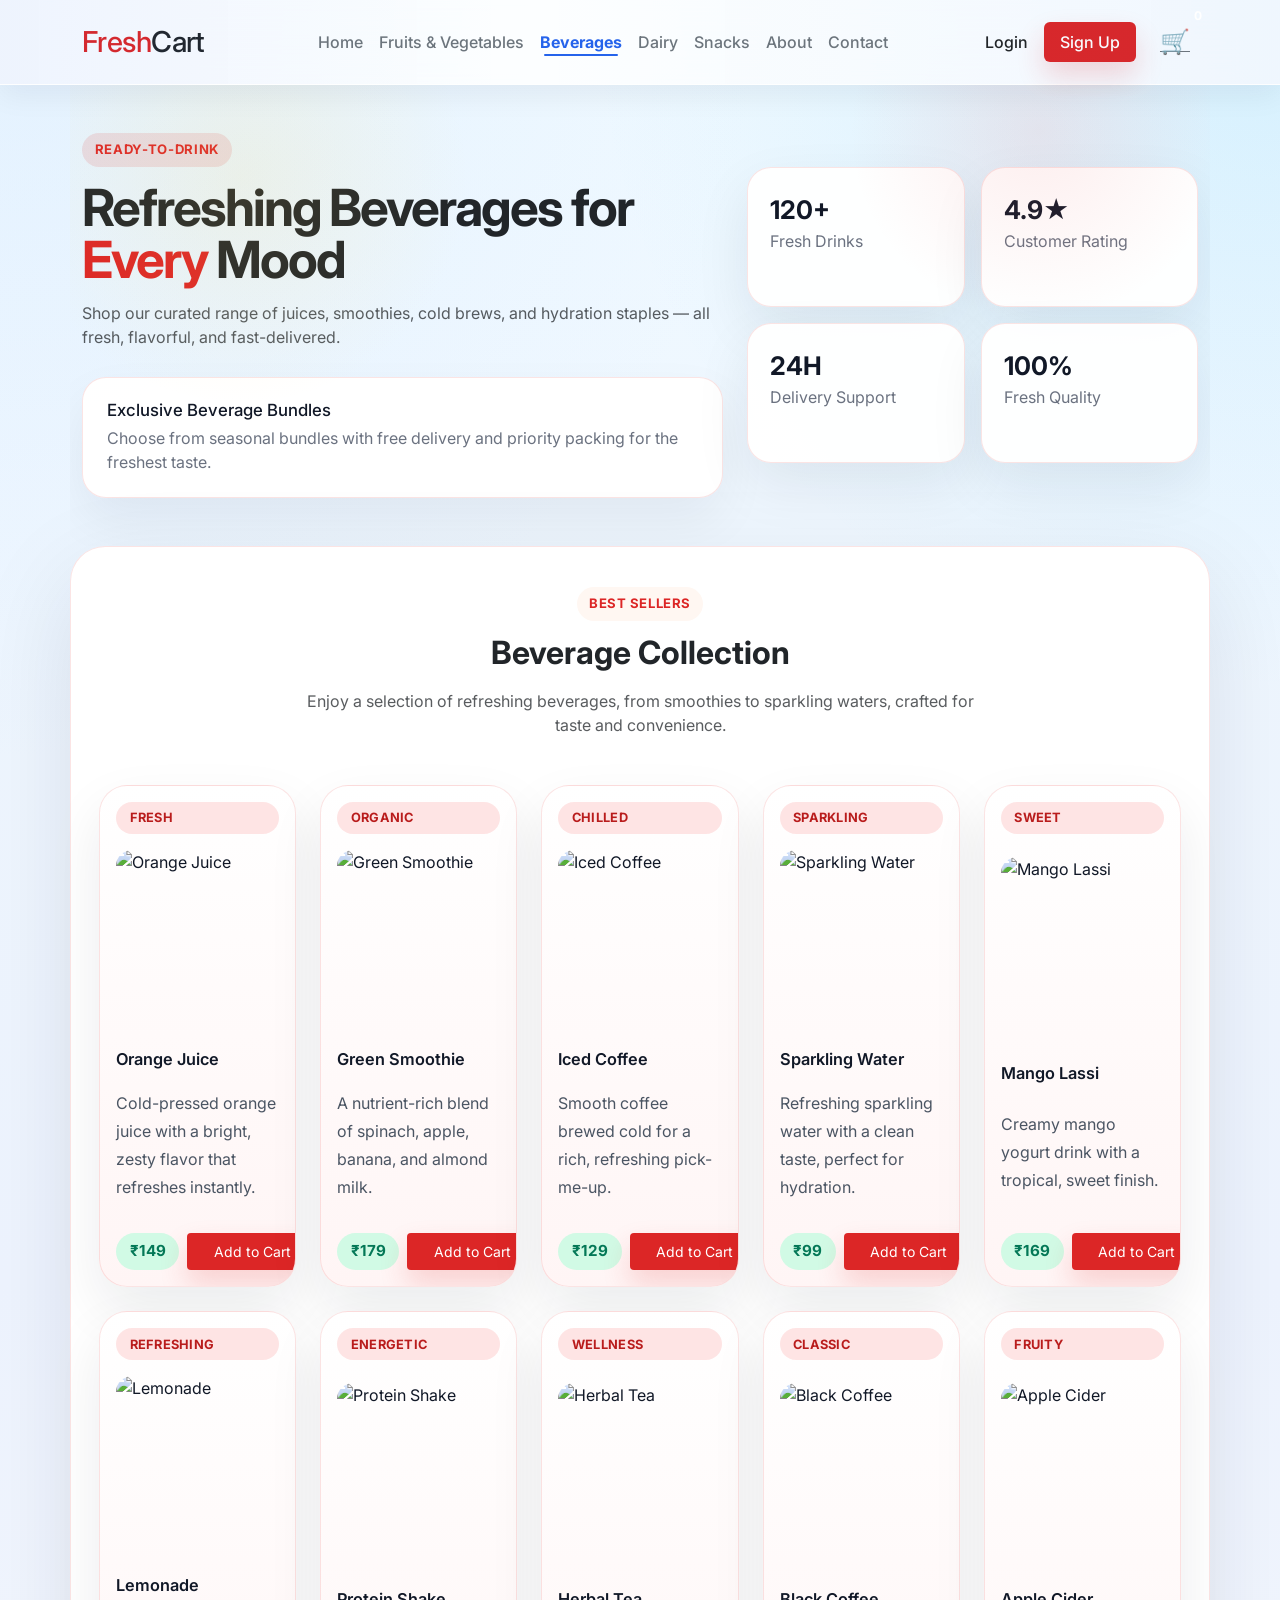
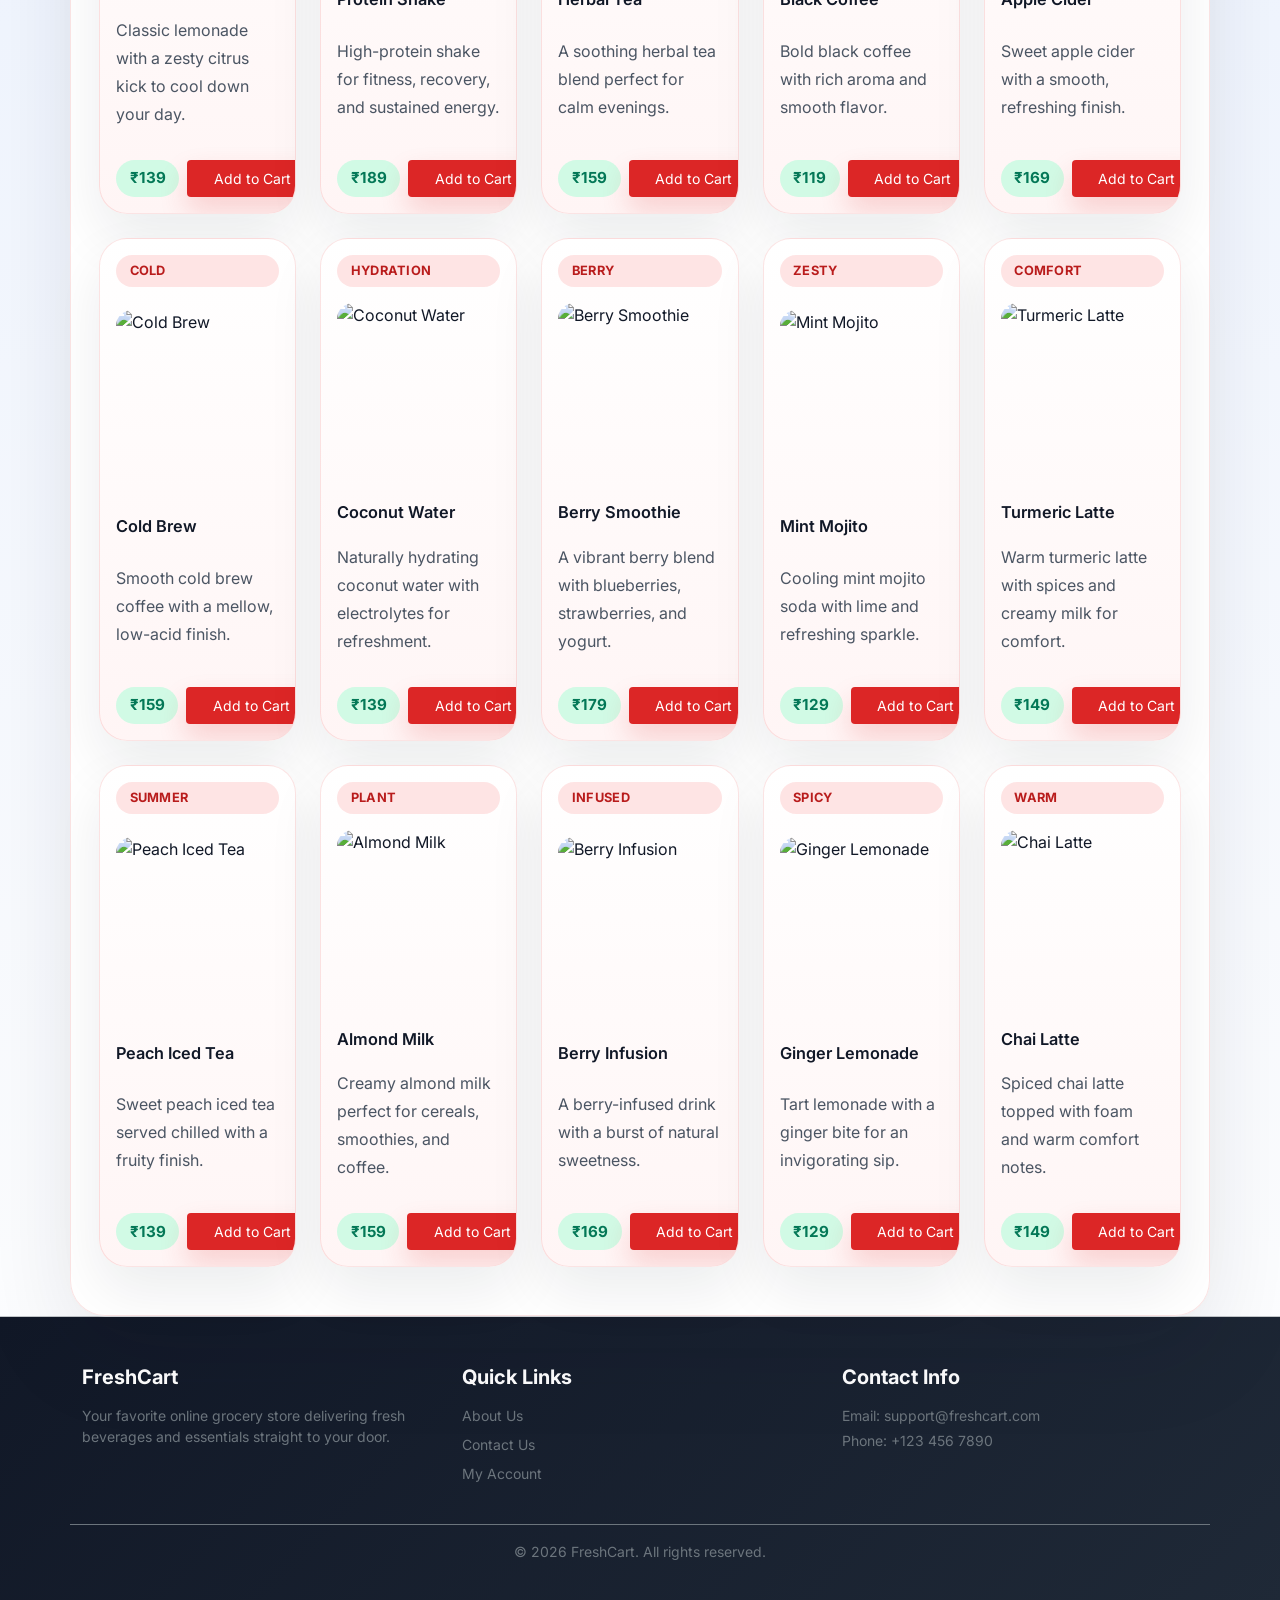
==== Freshcart/beverages.html @ a9364ca1 "Save FreshCart page updates" ====
﻿<!DOCTYPE html>
<html lang="en">
<head>
    <meta charset="UTF-8">
    <meta name="viewport" content="width=device-width, initial-scale=1.0">
    <title>FreshCart - Beverages</title>
    <link href="https://cdn.jsdelivr.net/npm/bootstrap@5.3.3/dist/css/bootstrap.min.css" rel="stylesheet">
    <link rel="preconnect" href="https://fonts.googleapis.com">
    <link rel="preconnect" href="https://fonts.gstatic.com" crossorigin>
    <link href="https://fonts.googleapis.com/css2?family=Inter:wght@400;500;600;700;800&display=swap" rel="stylesheet">
    <link rel="stylesheet" href="style.css">
    <style>
        body {
            background: radial-gradient(circle at top left, rgba(191, 219, 254, 0.24), transparent 22%),
                        radial-gradient(circle at top right, rgba(56, 189, 248, 0.14), transparent 20%),
                        linear-gradient(180deg, #eff9ff 0%, #eef4ff 40%, #ffffff 100%);
            color: #111827;
        }
        .section-hero {
            padding-bottom: 2.5rem;
            position: relative;
            overflow: hidden;
        }
        .section-hero::before {
            content: "";
            position: absolute;
            inset: 0;
            background: radial-gradient(circle at 15% 20%, rgba(252, 211, 77, 0.12), transparent 22%),
                        radial-gradient(circle at 85% 10%, rgba(248, 113, 113, 0.12), transparent 18%);
            pointer-events: none;
        }
        .section-hero .section-pill {
            background: rgba(220, 38, 38, 0.12);
            color: #dc2626;
            font-weight: 700;
            letter-spacing: 0.05em;
        }
        .section-hero h1 {
            font-size: clamp(2.5rem, 4vw, 4.6rem);
            line-height: 1.02;
            letter-spacing: -0.04em;
        }
        .section-hero p {
            max-width: 44rem;
        }
        .hero-highlight {
            margin-top: 1.75rem;
            padding: 1.4rem 1.5rem;
            border-radius: 1.5rem;
            background: rgba(255, 255, 255, 0.96);
            border: 1px solid rgba(220, 38, 38, 0.12);
            box-shadow: 0 22px 50px rgba(15, 23, 42, 0.06);
        }
        .hero-highlight h3 {
            font-size: 1.05rem;
            margin-bottom: 0.35rem;
        }
        .hero-highlight p {
            margin: 0;
            color: #6b7280;
        }
        .stat-card {
            background: rgba(255, 255, 255, 0.95);
            border-radius: 1.5rem;
            border: 1px solid rgba(220, 38, 38, 0.12);
            box-shadow: 0 22px 55px rgba(15, 23, 42, 0.08);
            padding: 1.4rem;
            min-height: 140px;
        }
        .stat-card strong {
            display: block;
            font-size: 1.6rem;
            color: #111827;
        }
        .stat-card span {
            color: #6b7280;
        }
        .product-grid {
            background: rgba(255, 255, 255, 0.96);
            border-radius: 2.2rem;
            padding: 2.5rem 1.75rem 1.5rem;
            box-shadow: 0 32px 100px rgba(15, 23, 42, 0.1);
            border: 1px solid rgba(220, 38, 38, 0.12);
            backdrop-filter: blur(16px);
        }
        .product-card {
            border-radius: 1.75rem;
            border: 1px solid rgba(220, 38, 38, 0.12);
            background: linear-gradient(180deg, #ffffff 0%, #fff5f5 100%);
            box-shadow: 0 24px 55px rgba(15, 23, 42, 0.08);
            transition: transform 0.25s ease, box-shadow 0.25s ease, border-color 0.25s ease;
            display: flex;
            flex-direction: column;
            justify-content: space-between;
            gap: 1rem;
            padding: 1.35rem;
            min-height: 380px;
            overflow: hidden;
        }
        .product-card:hover {
            transform: translateY(-6px);
            box-shadow: 0 28px 50px rgba(15, 23, 42, 0.16);
            border-color: rgba(220, 38, 38, 0.22);
        }
        .product-card img {
            min-height: 168px;
            object-fit: cover;
            border-radius: 1.25rem;
            width: 100%;
        }
        .product-tag {
            display: inline-flex;
            align-items: center;
            gap: 0.35rem;
            padding: 0.4rem 0.85rem;
            border-radius: 999px;
            background: rgba(254, 226, 226, 0.9);
            color: #b91c1c;
            font-size: 0.8rem;
            font-weight: 700;
            letter-spacing: 0.02em;
            text-transform: uppercase;
        }
        .product-desc {
            color: #4b5563;
            line-height: 1.75;
            min-height: 4rem;
        }
        .product-card h3 {
            font-size: 1.02rem;
        }
        .product-card .btn {
            align-self: flex-end;
            min-width: 130px;
        }
        .price-label {
            display: inline-flex;
            align-items: center;
            justify-content: center;
            background: #d1fae5;
            color: #047857;
            padding: 0.45rem 0.85rem;
            border-radius: 999px;
            font-size: 0.95rem;
            font-weight: 700;
            white-space: nowrap;
        }
        .brand-word {
            color: #dc2626 !important;
        }
        .btn-brand {
            background-color: #dc2626 !important;
            color: white !important;
            border: none !important;
            box-shadow: 0 14px 28px rgba(220, 38, 38, 0.18);
        }
    </style>
</head>
<body class="bg-light d-flex flex-column min-vh-screen page-shell">
    <nav class="navbar navbar-expand-lg navbar-glass sticky-top py-3">
        <div class="container">
            <a class="navbar-brand fw-bold fs-3" href="index.html">
                <h1><span class="brand-word">Fresh</span><span class="text-dark">Cart</span></h1>
            </a>
            <button class="navbar-toggler" type="button" data-bs-toggle="collapse" data-bs-target="#navbarNav" aria-controls="navbarNav" aria-expanded="false" aria-label="Toggle navigation">
                <span class="navbar-toggler-icon"></span>
            </button>
            <div class="collapse navbar-collapse" id="navbarNav">
                <ul class="navbar-nav mx-auto mb-2 mb-lg-0 fw-medium">
                    <li class="nav-item">
                        <a class="nav-link text-secondary" href="index.html">Home</a>
                    </li>
                    <li class="nav-item">
                        <a class="nav-link text-secondary" href="fruits-vegetable.html">Fruits & Vegetables</a>
                    </li>
                    <li class="nav-item">
                        <a class="nav-link active text-brand" href="beverages.html">Beverages</a>
                    </li>
                    <li class="nav-item">
                        <a class="nav-link text-secondary" href="dairy.html">Dairy</a>
                    </li>
                    <li class="nav-item">
                        <a class="nav-link text-secondary" href="snacks.html">Snacks</a>
                    </li>
                    <li class="nav-item">
                        <a class="nav-link text-secondary" href="about.html">About</a>
                    </li>
                    <li class="nav-item">
                        <a class="nav-link text-secondary" href="contact.html">Contact</a>
                    </li>
                </ul>
                <div class="d-flex align-items-center gap-3">
                    <a href="login.html" class="nav-link fw-medium text-dark">Login</a>
                    <a href="signup.html" class="btn btn-brand px-3 py-2 fw-medium">Sign Up</a>
                    <a href="cart.html" class="position-relative p-2 text-secondary">
                        <span class="fs-4">🛒</span>
                        <span class="position-absolute top-0 start-100 translate-middle badge rounded-pill bg-brand text-white">0</span>
                    </a>
                </div>
            </div>
        </div>
    </nav>
    <main class="flex-grow-1">
        <section class="section-hero container py-5">
            <div class="row align-items-center gy-4">
                <div class="col-lg-7">
                    <span class="section-pill">Ready-to-Drink</span>
                    <h1 class="fw-bold text-dark mb-3">Refreshing Beverages for <span style="color: #dc2626;">Every</span> Mood</h1>
                    <p class="text-muted fs-6 mb-4">Shop our curated range of juices, smoothies, cold brews, and hydration staples — all fresh, flavorful, and fast-delivered.</p>
                    <div class="hero-highlight">
                        <h3>Exclusive Beverage Bundles</h3>
                        <p>Choose from seasonal bundles with free delivery and priority packing for the freshest taste.</p>
                    </div>
                </div>
                <div class="col-lg-5">
                    <div class="row g-3">
                        <div class="col-6">
                            <div class="stat-card">
                                <strong>120+</strong>
                                <span>Fresh Drinks</span>
                            </div>
                        </div>
                        <div class="col-6">
                            <div class="stat-card">
                                <strong>4.9★</strong>
                                <span>Customer Rating</span>
                            </div>
                        </div>
                        <div class="col-6">
                            <div class="stat-card">
                                <strong>24H</strong>
                                <span>Delivery Support</span>
                            </div>
                        </div>
                        <div class="col-6">
                            <div class="stat-card">
                                <strong>100%</strong>
                                <span>Fresh Quality</span>
                            </div>
                        </div>
                    </div>
                </div>
            </div>
        </section>
        <section id="products" class="product-grid container pb-5">
            <div class="text-center mb-5">
                <span class="section-pill">Best sellers</span>
                <h2 class="text-center fw-bold text-dark mb-3">Beverage Collection</h2>
                <p class="text-muted mx-auto" style="max-width: 680px;">Enjoy a selection of refreshing beverages, from smoothies to sparkling waters, crafted for taste and convenience.</p>
            </div>
            <div class="row row-cols-1 row-cols-sm-2 row-cols-md-3 row-cols-xl-5 g-4">
                <div class="col">
                    <article class="product-card p-3 h-100">
                        <span class="product-tag">Fresh</span>
                        <img src="https://images.pexels.com/photos/414645/pexels-photo-414645.jpeg?auto=compress&cs=tinysrgb&w=800" alt="Orange Juice" class="img-fluid rounded-4 mb-3">
                        <h3 class="h6 fw-semibold mb-1">Orange Juice</h3>
                        <p class="product-desc mb-3">Cold-pressed orange juice with a bright, zesty flavor that refreshes instantly.</p>
                        <div class="d-flex align-items-center gap-2">
                            <span class="price-label">₹149</span>
                            <a href="#" class="btn btn-brand btn-sm px-3 py-2">Add to Cart</a>
                        </div>
                    </article>
                </div>
                <div class="col">
                    <article class="product-card p-3 h-100">
                        <span class="product-tag">Organic</span>
                        <img src="https://images.pexels.com/photos/1092757/pexels-photo-1092757.jpeg?auto=compress&cs=tinysrgb&w=800" alt="Green Smoothie" class="img-fluid rounded-4 mb-3">
                        <h3 class="h6 fw-semibold mb-1">Green Smoothie</h3>
                        <p class="product-desc mb-3">A nutrient-rich blend of spinach, apple, banana, and almond milk.</p>
                        <div class="d-flex align-items-center gap-2">
                            <span class="price-label">₹179</span>
                            <a href="#" class="btn btn-brand btn-sm px-3 py-2">Add to Cart</a>
                        </div>
                    </article>
                </div>
                <div class="col">
                    <article class="product-card p-3 h-100">
                        <span class="product-tag">Chilled</span>
                        <img src="https://images.pexels.com/photos/433343/pexels-photo-433343.jpeg?auto=compress&cs=tinysrgb&w=800" alt="Iced Coffee" class="img-fluid rounded-4 mb-3">
                        <h3 class="h6 fw-semibold mb-1">Iced Coffee</h3>
                        <p class="product-desc mb-3">Smooth coffee brewed cold for a rich, refreshing pick-me-up.</p>
                        <div class="d-flex align-items-center gap-2">
                            <span class="price-label">₹129</span>
                            <a href="#" class="btn btn-brand btn-sm px-3 py-2">Add to Cart</a>
                        </div>
                    </article>
                </div>
                <div class="col">
                    <article class="product-card p-3 h-100">
                        <span class="product-tag">Sparkling</span>
                        <img src="https://images.pexels.com/photos/572897/pexels-photo-572897.jpeg?auto=compress&cs=tinysrgb&w=800" alt="Sparkling Water" class="img-fluid rounded-4 mb-3">
                        <h3 class="h6 fw-semibold mb-1">Sparkling Water</h3>
                        <p class="product-desc mb-3">Refreshing sparkling water with a clean taste, perfect for hydration.</p>
                        <div class="d-flex align-items-center gap-2">
                            <span class="price-label">₹99</span>
                            <a href="#" class="btn btn-brand btn-sm px-3 py-2">Add to Cart</a>
                        </div>
                    </article>
                </div>
                <div class="col">
                    <article class="product-card p-3 h-100">
                        <span class="product-tag">Sweet</span>
                        <img src="https://images.pexels.com/photos/7083332/pexels-photo-7083332.jpeg?auto=compress&cs=tinysrgb&w=800" alt="Mango Lassi" class="img-fluid rounded-4 mb-3">
                        <h3 class="h6 fw-semibold mb-1">Mango Lassi</h3>
                        <p class="product-desc mb-3">Creamy mango yogurt drink with a tropical, sweet finish.</p>
                        <div class="d-flex align-items-center gap-2">
                            <span class="price-label">₹169</span>
                            <a href="#" class="btn btn-brand btn-sm px-3 py-2">Add to Cart</a>
                        </div>
                    </article>
                </div>
                <div class="col">
                    <article class="product-card p-3 h-100">
                        <span class="product-tag">Refreshing</span>
                        <img src="https://images.pexels.com/photos/1470473/pexels-photo-1470473.jpeg?auto=compress&cs=tinysrgb&w=800" alt="Lemonade" class="img-fluid rounded-4 mb-3">
                        <h3 class="h6 fw-semibold mb-1">Lemonade</h3>
                        <p class="product-desc mb-3">Classic lemonade with a zesty citrus kick to cool down your day.</p>
                        <div class="d-flex align-items-center gap-2">
                            <span class="price-label">₹139</span>
                            <a href="#" class="btn btn-brand btn-sm px-3 py-2">Add to Cart</a>
                        </div>
                    </article>
                </div>
                <div class="col">
                    <article class="product-card p-3 h-100">
                        <span class="product-tag">Energetic</span>
                        <img src="https://images.pexels.com/photos/1081296/pexels-photo-1081296.jpeg?auto=compress&cs=tinysrgb&w=800" alt="Protein Shake" class="img-fluid rounded-4 mb-3">
                        <h3 class="h6 fw-semibold mb-1">Protein Shake</h3>
                        <p class="product-desc mb-3">High-protein shake for fitness, recovery, and sustained energy.</p>
                        <div class="d-flex align-items-center gap-2">
                            <span class="price-label">₹189</span>
                            <a href="#" class="btn btn-brand btn-sm px-3 py-2">Add to Cart</a>
                        </div>
                    </article>
                </div>
                <div class="col">
                    <article class="product-card p-3 h-100">
                        <span class="product-tag">Wellness</span>
                        <img src="https://images.pexels.com/photos/4051702/pexels-photo-4051702.jpeg?auto=compress&cs=tinysrgb&w=800" alt="Herbal Tea" class="img-fluid rounded-4 mb-3">
                        <h3 class="h6 fw-semibold mb-1">Herbal Tea</h3>
                        <p class="product-desc mb-3">A soothing herbal tea blend perfect for calm evenings.</p>
                        <div class="d-flex align-items-center gap-2">
                            <span class="price-label">₹159</span>
                            <a href="#" class="btn btn-brand btn-sm px-3 py-2">Add to Cart</a>
                        </div>
                    </article>
                </div>
                <div class="col">
                    <article class="product-card p-3 h-100">
                        <span class="product-tag">Classic</span>
                        <img src="https://images.pexels.com/photos/540518/pexels-photo-540518.jpeg?auto=compress&cs=tinysrgb&w=800" alt="Black Coffee" class="img-fluid rounded-4 mb-3">
                        <h3 class="h6 fw-semibold mb-1">Black Coffee</h3>
                        <p class="product-desc mb-3">Bold black coffee with rich aroma and smooth flavor.</p>
                        <div class="d-flex align-items-center gap-2">
                            <span class="price-label">₹119</span>
                            <a href="#" class="btn btn-brand btn-sm px-3 py-2">Add to Cart</a>
                        </div>
                    </article>
                </div>
                <div class="col">
                    <article class="product-card p-3 h-100">
                        <span class="product-tag">Fruity</span>
                        <img src="https://images.pexels.com/photos/1402749/pexels-photo-1402749.jpeg?auto=compress&cs=tinysrgb&w=800" alt="Apple Cider" class="img-fluid rounded-4 mb-3">
                        <h3 class="h6 fw-semibold mb-1">Apple Cider</h3>
                        <p class="product-desc mb-3">Sweet apple cider with a smooth, refreshing finish.</p>
                        <div class="d-flex align-items-center gap-2">
                            <span class="price-label">₹169</span>
                            <a href="#" class="btn btn-brand btn-sm px-3 py-2">Add to Cart</a>
                        </div>
                    </article>
                </div>
                <div class="col">
                    <article class="product-card p-3 h-100">
                        <span class="product-tag">Cold</span>
                        <img src="https://images.pexels.com/photos/614842/pexels-photo-614842.jpeg?auto=compress&cs=tinysrgb&w=800" alt="Cold Brew" class="img-fluid rounded-4 mb-3">
                        <h3 class="h6 fw-semibold mb-1">Cold Brew</h3>
                        <p class="product-desc mb-3">Smooth cold brew coffee with a mellow, low-acid finish.</p>
                        <div class="d-flex align-items-center gap-2">
                            <span class="price-label">₹159</span>
                            <a href="#" class="btn btn-brand btn-sm px-3 py-2">Add to Cart</a>
                        </div>
                    </article>
                </div>
                <div class="col">
                    <article class="product-card p-3 h-100">
                        <span class="product-tag">Hydration</span>
                        <img src="https://images.pexels.com/photos/3933515/pexels-photo-3933515.jpeg?auto=compress&cs=tinysrgb&w=800" alt="Coconut Water" class="img-fluid rounded-4 mb-3">
                        <h3 class="h6 fw-semibold mb-1">Coconut Water</h3>
                        <p class="product-desc mb-3">Naturally hydrating coconut water with electrolytes for refreshment.</p>
                        <div class="d-flex align-items-center gap-2">
                            <span class="price-label">₹139</span>
                            <a href="#" class="btn btn-brand btn-sm px-3 py-2">Add to Cart</a>
                        </div>
                    </article>
                </div>
                <div class="col">
                    <article class="product-card p-3 h-100">
                        <span class="product-tag">Berry</span>
                        <img src="https://images.pexels.com/photos/5577845/pexels-photo-5577845.jpeg?auto=compress&cs=tinysrgb&w=800" alt="Berry Smoothie" class="img-fluid rounded-4 mb-3">
                        <h3 class="h6 fw-semibold mb-1">Berry Smoothie</h3>
                        <p class="product-desc mb-3">A vibrant berry blend with blueberries, strawberries, and yogurt.</p>
                        <div class="d-flex align-items-center gap-2">
                            <span class="price-label">₹179</span>
                            <a href="#" class="btn btn-brand btn-sm px-3 py-2">Add to Cart</a>
                        </div>
                    </article>
                </div>
                <div class="col">
                    <article class="product-card p-3 h-100">
                        <span class="product-tag">Zesty</span>
                        <img src="https://images.pexels.com/photos/6208086/pexels-photo-6208086.jpeg?auto=compress&cs=tinysrgb&w=800" alt="Mint Mojito" class="img-fluid rounded-4 mb-3">
                        <h3 class="h6 fw-semibold mb-1">Mint Mojito</h3>
                        <p class="product-desc mb-3">Cooling mint mojito soda with lime and refreshing sparkle.</p>
                        <div class="d-flex align-items-center gap-2">
                            <span class="price-label">₹129</span>
                            <a href="#" class="btn btn-brand btn-sm px-3 py-2">Add to Cart</a>
                        </div>
                    </article>
                </div>
                <div class="col">
                    <article class="product-card p-3 h-100">
                        <span class="product-tag">Comfort</span>
                        <img src="https://images.pexels.com/photos/265087/pexels-photo-265087.jpeg?auto=compress&cs=tinysrgb&w=800" alt="Turmeric Latte" class="img-fluid rounded-4 mb-3">
                        <h3 class="h6 fw-semibold mb-1">Turmeric Latte</h3>
                        <p class="product-desc mb-3">Warm turmeric latte with spices and creamy milk for comfort.</p>
                        <div class="d-flex align-items-center gap-2">
                            <span class="price-label">₹149</span>
                            <a href="#" class="btn btn-brand btn-sm px-3 py-2">Add to Cart</a>
                        </div>
                    </article>
                </div>
                <div class="col">
                    <article class="product-card p-3 h-100">
                        <span class="product-tag">Summer</span>
                        <img src="https://images.pexels.com/photos/163079/apple-drink-iced-tea-ice-tea-163079.jpeg?auto=compress&cs=tinysrgb&w=800" alt="Peach Iced Tea" class="img-fluid rounded-4 mb-3">
                        <h3 class="h6 fw-semibold mb-1">Peach Iced Tea</h3>
                        <p class="product-desc mb-3">Sweet peach iced tea served chilled with a fruity finish.</p>
                        <div class="d-flex align-items-center gap-2">
                            <span class="price-label">₹139</span>
                            <a href="#" class="btn btn-brand btn-sm px-3 py-2">Add to Cart</a>
                        </div>
                    </article>
                </div>
                <div class="col">
                    <article class="product-card p-3 h-100">
                        <span class="product-tag">Plant</span>
                        <img src="https://images.pexels.com/photos/736758/pexels-photo-736758.jpeg?auto=compress&cs=tinysrgb&w=800" alt="Almond Milk" class="img-fluid rounded-4 mb-3">
                        <h3 class="h6 fw-semibold mb-1">Almond Milk</h3>
                        <p class="product-desc mb-3">Creamy almond milk perfect for cereals, smoothies, and coffee.</p>
                        <div class="d-flex align-items-center gap-2">
                            <span class="price-label">₹159</span>
                            <a href="#" class="btn btn-brand btn-sm px-3 py-2">Add to Cart</a>
                        </div>
                    </article>
                </div>
                <div class="col">
                    <article class="product-card p-3 h-100">
                        <span class="product-tag">Infused</span>
                        <img src="https://images.pexels.com/photos/1405031/pexels-photo-1405031.jpeg?auto=compress&cs=tinysrgb&w=800" alt="Berry Infusion" class="img-fluid rounded-4 mb-3">
                        <h3 class="h6 fw-semibold mb-1">Berry Infusion</h3>
                        <p class="product-desc mb-3">A berry-infused drink with a burst of natural sweetness.</p>
                        <div class="d-flex align-items-center gap-2">
                            <span class="price-label">₹169</span>
                            <a href="#" class="btn btn-brand btn-sm px-3 py-2">Add to Cart</a>
                        </div>
                    </article>
                </div>
                <div class="col">
                    <article class="product-card p-3 h-100">
                        <span class="product-tag">Spicy</span>
                        <img src="https://images.pexels.com/photos/209224/pexels-photo-209224.jpeg?auto=compress&cs=tinysrgb&w=800" alt="Ginger Lemonade" class="img-fluid rounded-4 mb-3">
                        <h3 class="h6 fw-semibold mb-1">Ginger Lemonade</h3>
                        <p class="product-desc mb-3">Tart lemonade with a ginger bite for an invigorating sip.</p>
                        <div class="d-flex align-items-center gap-2">
                            <span class="price-label">₹129</span>
                            <a href="#" class="btn btn-brand btn-sm px-3 py-2">Add to Cart</a>
                        </div>
                    </article>
                </div>
                <div class="col">
                    <article class="product-card p-3 h-100">
                        <span class="product-tag">Warm</span>
                        <img src="https://images.pexels.com/photos/302899/pexels-photo-302899.jpeg?auto=compress&cs=tinysrgb&w=800" alt="Chai Latte" class="img-fluid rounded-4 mb-3">
                        <h3 class="h6 fw-semibold mb-1">Chai Latte</h3>
                        <p class="product-desc mb-3">Spiced chai latte topped with foam and warm comfort notes.</p>
                        <div class="d-flex align-items-center gap-2">
                            <span class="price-label">₹149</span>
                            <a href="#" class="btn btn-brand btn-sm px-3 py-2">Add to Cart</a>
                        </div>
                    </article>
                </div>
            </div>
        </section>
    </main>
    <footer class="footer-shell text-secondary py-5 mt-auto border-top border-secondary-subtle">
        <div class="container mb-4">
            <div class="row g-4">
                <div class="col-md-4">
                    <h5 class="text-white fw-bold mb-3">FreshCart</h5>
                    <p class="small">Your favorite online grocery store delivering fresh beverages and essentials straight to your door.</p>
                </div>
                <div class="col-md-4">
                    <h5 class="text-white fw-bold mb-3">Quick Links</h5>
                    <ul class="list-unstyled small d-flex flex-column gap-2">
                        <li><a href="about.html" class="text-secondary text-decoration-none text-white-hover">About Us</a></li>
                        <li><a href="contact.html" class="text-secondary text-decoration-none text-white-hover">Contact Us</a></li>
                        <li><a href="login.html" class="text-secondary text-decoration-none text-white-hover">My Account</a></li>
                    </ul>
                </div>
                <div class="col-md-4">
                    <h5 class="text-white fw-bold mb-3">Contact Info</h5>
                    <p class="small mb-1">Email: support@freshcart.com</p>
                    <p class="small">Phone: +123 456 7890</p>
                </div>
            </div>
        </div>
        <div class="container text-center border-top border-secondary pt-3 small">
            &copy; 2026 FreshCart. All rights reserved.
        </div>
    </footer>
    <script src="https://cdn.jsdelivr.net/npm/bootstrap@5.3.3/dist/js/bootstrap.bundle.min.js"></script>
</body>
</html>
---- Freshcart/style.css ----
/* ==========================================================================
   ADVANCED PREMIUM STYLING FOR FRESHCART
   ========================================================================== */

:root {
    --brand: #dc2626;
    --brand-dark: #b91c1c;
    --ink: #111827;
    --muted: #6b7280;
    --soft: #fff7f2;
}

body {
    font-family: 'Inter', system-ui, -apple-system, BlinkMacSystemFont, 'Segoe UI', sans-serif;
    background:
        radial-gradient(circle at top left, rgba(37, 99, 235, 0.08), transparent 28%),
        linear-gradient(135deg, #f8fbff 0%, #f8fafc 100%);
    color: var(--ink);
}

.page-shell {
    overflow-x: hidden;
}

.navbar-glass {
    background: rgba(255, 255, 255, 0.82);
    backdrop-filter: blur(18px);
    -webkit-backdrop-filter: blur(18px);
    border-bottom: 1px solid rgba(255, 255, 255, 0.6);
    box-shadow: 0 10px 30px rgba(15, 23, 42, 0.06);
    position: relative;
}

.navbar-glass::before {
    content: '';
    position: absolute;
    inset: 0;
    background: linear-gradient(90deg, rgba(37, 99, 235, 0.06), transparent 40%, rgba(37, 99, 235, 0.04));
    pointer-events: none;
}

.navbar-brand h1 {
    margin: 0;
    font-size: 1.8rem;
    letter-spacing: -0.02em;
}

.nav-link {
    position: relative;
    transition: color 0.25s ease;
}

.nav-link::after {
    content: '';
    position: absolute;
    left: 0.75rem;
    bottom: 0.35rem;
    width: 0;
    height: 2px;
    background: #2563eb;
    border-radius: 999px;
    transition: width 0.25s ease;
}

.nav-link:hover::after,
.nav-link:focus::after {
    width: calc(100% - 1.5rem);
}

.nav-link:hover,
.nav-link:focus {
    color: #2563eb !important;
    text-shadow: 0 0 12px rgba(37, 99, 235, 0.16);
}

.navbar .d-flex > a[href="login.html"]::after,
.navbar .d-flex > a[href="login.html"]:hover::after,
.navbar .d-flex > a[href="login.html"]:focus::after {
    display: none !important;
    width: 0 !important;
    height: 0 !important;
    background: transparent !important;
}

.nav-item .nav-link.active,
.nav-link.active {
    color: #2563eb !important;
    font-weight: 700;
}

.nav-item .nav-link.active::after,
.nav-link.active::after {
    width: calc(100% - 1.5rem);
}

.hero-section {
    position: relative;
    background: linear-gradient(135deg, rgba(239, 246, 255, 0.96), rgba(255, 255, 255, 0.92));
    border-bottom: 1px solid rgba(37, 99, 235, 0.1);
}

.hero-orb {
    position: absolute;
    border-radius: 50%;
    filter: blur(60px);
    opacity: 0.35;
    animation: float 8s ease-in-out infinite;
    z-index: 0;
}

.orb-one {
    width: 240px;
    height: 240px;
    background: #fda4af;
    top: -50px;
    left: -60px;
}

.orb-two {
    width: 280px;
    height: 280px;
    background: #fdba74;
    right: -80px;
    bottom: -40px;
    animation-delay: -3.5s;
}

.hero-content,
.hero-visual {
    position: relative;
    z-index: 2;
}

.hero-badge {
    display: inline-flex;
    align-items: center;
    gap: 0.35rem;
    padding: 0.45rem 0.8rem;
    margin-bottom: 1rem;
    border-radius: 999px;
    background: rgba(255, 255, 255, 0.8);
    border: 1px solid rgba(220, 38, 38, 0.12);
    color: var(--brand);
    font-size: 0.9rem;
    font-weight: 600;
    box-shadow: 0 8px 24px rgba(15, 23, 42, 0.04);
}

.hero-title {
    font-size: clamp(2.1rem, 4vw, 3.5rem);
    line-height: 1.08;
    letter-spacing: -0.03em;
}

.hero-cta {
    box-shadow: 0 14px 30px rgba(37, 99, 235, 0.18);
    background: linear-gradient(135deg, #2563eb 0%, #3b82f6 100%) !important;
    border: none;
    transition: transform 0.25s ease, box-shadow 0.25s ease;
}

.hero-cta:hover {
    transform: translateY(-3px);
    box-shadow: 0 16px 36px rgba(37, 99, 235, 0.24);
}

.hero-stats {
    display: flex;
    flex-wrap: wrap;
    gap: 0.85rem;
    margin-top: 1.25rem;
}

.hero-stat {
    min-width: 120px;
    padding: 0.8rem 0.95rem;
    border-radius: 1rem;
    background: rgba(255, 255, 255, 0.85);
    border: 1px solid rgba(15, 23, 42, 0.06);
    box-shadow: 0 10px 24px rgba(15, 23, 42, 0.05);
}

.hero-stat strong {
    display: block;
    font-size: 1rem;
    color: var(--ink);
}

.hero-stat span {
    font-size: 0.86rem;
    color: var(--muted);
}

.hero-visual {
    padding: 0.8rem;
}

.hero-glow {
    position: absolute;
    inset: 8% 5% auto auto;
    width: 72%;
    height: 72%;
    background: radial-gradient(circle, rgba(220, 38, 38, 0.16), transparent 60%);
    filter: blur(24px);
}

.hero-image {
    width: 100%;
    height: 420px;
    object-fit: cover;
    position: relative;
    z-index: 2;
    border: 8px solid rgba(255, 255, 255, 0.9);
    box-shadow: 0 24px 60px rgba(15, 23, 42, 0.16);
}

.floating-card {
    position: absolute;
    left: 1.2rem;
    bottom: 1.2rem;
    z-index: 3;
    padding: 0.95rem 1.1rem;
    border-radius: 1rem;
    background: rgba(255, 255, 255, 0.94);
    backdrop-filter: blur(12px);
    box-shadow: 0 14px 32px rgba(15, 23, 42, 0.14);
}

.section-pill {
    display: inline-flex;
    align-items: center;
    padding: 0.45rem 0.8rem;
    margin-bottom: 0.85rem;
    border-radius: 999px;
    background: var(--soft);
    color: var(--brand);
    font-weight: 700;
    font-size: 0.82rem;
    letter-spacing: 0.04em;
    text-transform: uppercase;
}

.category-card {
    background: rgba(255, 255, 255, 0.7) !important;
    backdrop-filter: blur(12px);
    -webkit-backdrop-filter: blur(12px);
    border: 1px solid rgba(0, 0, 0, 0.055) !important;
    border-radius: 1rem !important;
    box-shadow: 0 10px 24px rgba(15, 23, 42, 0.06) !important;
    position: relative;
    overflow: hidden;
    z-index: 1;
    transition: cubic-bezier(0.25, 0.8, 0.25, 1) 0.4s !important;
}

.category-card .fs-1 {
    display: inline-block;
    font-size: 2.75rem !important;
    margin-bottom: 1.1rem;
    transition: transform 0.5s cubic-bezier(0.175, 0.885, 0.32, 1.275);
}

.category-card .card-title {
    font-weight: 700 !important;
    letter-spacing: -0.01em;
    color: #1f2937 !important;
    transition: color 0.3s ease;
}

.category-card:hover {
    transform: translateY(-10px) scale(1.02);
    border-color: rgba(220, 38, 38, 0.25) !important;
    box-shadow: 0 22px 34px rgba(15, 23, 42, 0.1), 0 0 28px rgba(220, 38, 38, 0.12) !important;
}

.category-card:hover .card-title {
    color: var(--brand) !important;
}

.category-card:hover .fs-1 {
    transform: scale(1.18) rotate(-6deg) translateY(-4px);
}

.category-card::before {
    content: '';
    position: absolute;
    inset: -50% auto auto -50%;
    width: 200%;
    height: 200%;
    background: radial-gradient(circle, rgba(220, 38, 38, 0.04) 0%, transparent 70%);
    opacity: 0;
    transform: scale(0.5);
    transition: opacity 0.5s ease, transform 0.5s ease;
    z-index: -1;
    pointer-events: none;
}

.category-card:hover::before {
    opacity: 1;
    transform: scale(1);
}

.footer-shell {
    background: linear-gradient(135deg, #111827 0%, #1f2937 100%);
}

.text-white-hover {
    transition: color 0.2s ease;
}

.text-white-hover:hover {
    color: white !important;
}

@keyframes float {
    0%,
    100% {
        transform: translateY(0px);
    }
    50% {
        transform: translateY(-12px);
    }
}
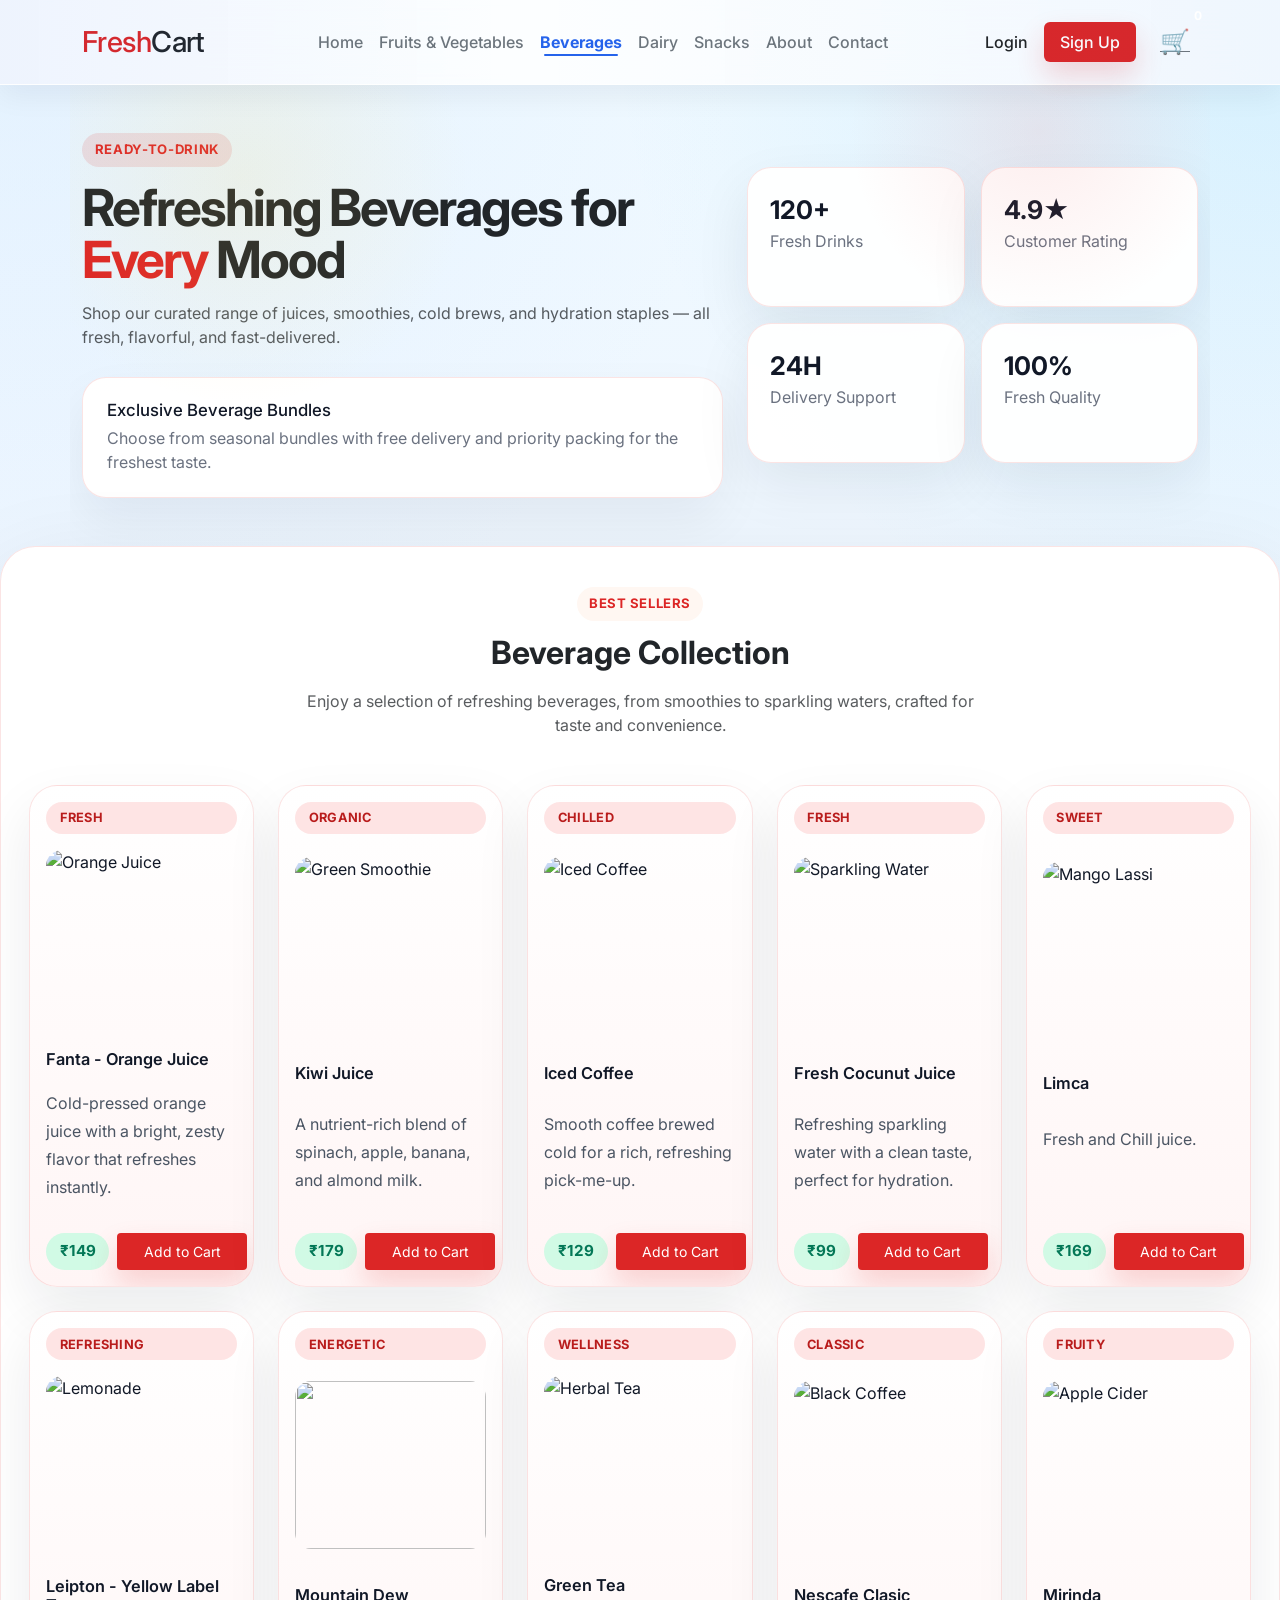
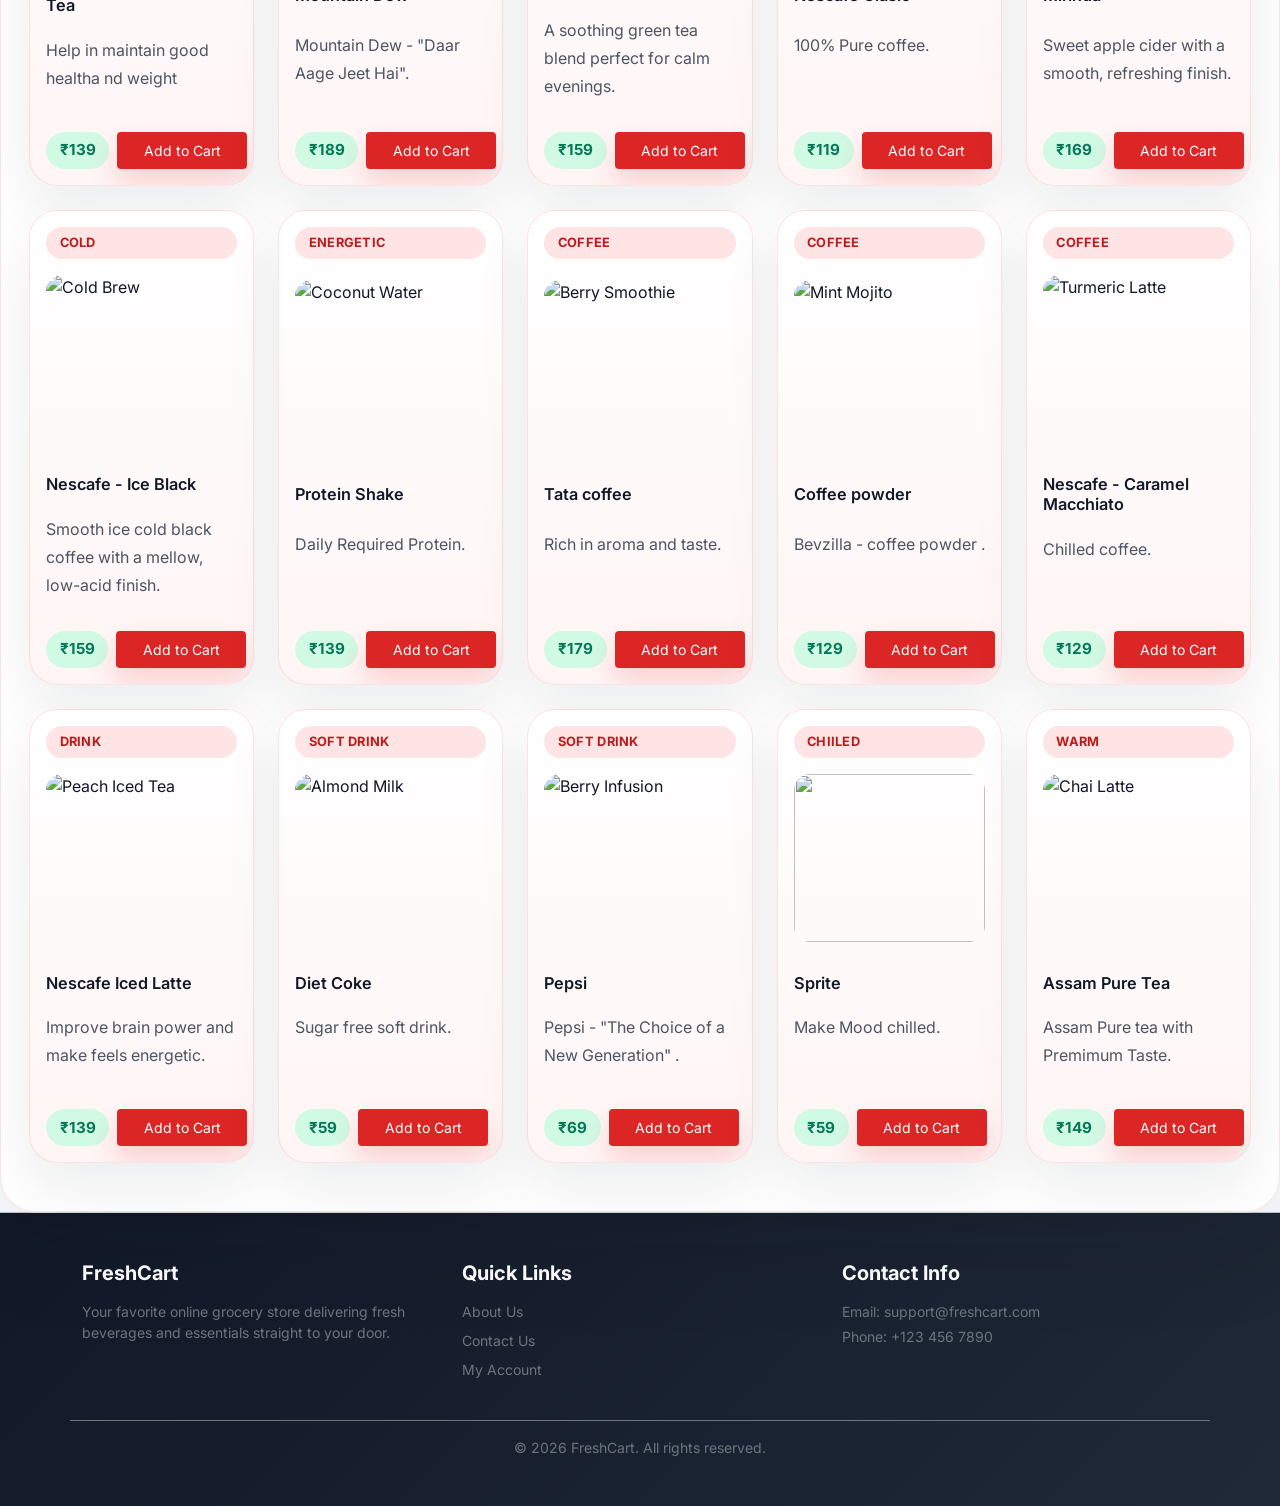
==== commit e2aaace3: "Update beverage listings with new images and details Updated beverage items with new images and desc" ====
--- a/Freshcart/beverages.html
+++ b/Freshcart/beverages.html
@@ -103,7 +103,7 @@
             border-color: rgba(220, 38, 38, 0.22);
         }
         .product-card img {
-            min-height: 168px;
+            height: 168px;
             object-fit: cover;
             border-radius: 1.25rem;
             width: 100%;
@@ -242,7 +242,7 @@
                 </div>
             </div>
         </section>
-        <section id="products" class="product-grid container pb-5">
+        <section id="products" class="product-grid container-fluid pb-5">
             <div class="text-center mb-5">
                 <span class="section-pill">Best sellers</span>
                 <h2 class="text-center fw-bold text-dark mb-3">Beverage Collection</h2>
@@ -252,8 +252,8 @@
                 <div class="col">
                     <article class="product-card p-3 h-100">
                         <span class="product-tag">Fresh</span>
-                        <img src="https://images.pexels.com/photos/414645/pexels-photo-414645.jpeg?auto=compress&cs=tinysrgb&w=800" alt="Orange Juice" class="img-fluid rounded-4 mb-3">
-                        <h3 class="h6 fw-semibold mb-1">Orange Juice</h3>
+                        <img src="Images/Beverages/fanta.jpeg" alt="Orange Juice" class="img-fluid rounded-4 mb-3">
+                        <h3 class="h6 fw-semibold mb-1">Fanta - Orange Juice</h3>
                         <p class="product-desc mb-3">Cold-pressed orange juice with a bright, zesty flavor that refreshes instantly.</p>
                         <div class="d-flex align-items-center gap-2">
                             <span class="price-label">₹149</span>
@@ -264,8 +264,8 @@
                 <div class="col">
                     <article class="product-card p-3 h-100">
                         <span class="product-tag">Organic</span>
-                        <img src="https://images.pexels.com/photos/1092757/pexels-photo-1092757.jpeg?auto=compress&cs=tinysrgb&w=800" alt="Green Smoothie" class="img-fluid rounded-4 mb-3">
-                        <h3 class="h6 fw-semibold mb-1">Green Smoothie</h3>
+                        <img src="Images/Beverages/rawpressery3.jpeg" alt="Green Smoothie" class="img-fluid rounded-4 mb-3">
+                        <h3 class="h6 fw-semibold mb-1">Kiwi Juice</h3>
                         <p class="product-desc mb-3">A nutrient-rich blend of spinach, apple, banana, and almond milk.</p>
                         <div class="d-flex align-items-center gap-2">
                             <span class="price-label">₹179</span>
@@ -276,7 +276,7 @@
                 <div class="col">
                     <article class="product-card p-3 h-100">
                         <span class="product-tag">Chilled</span>
-                        <img src="https://images.pexels.com/photos/433343/pexels-photo-433343.jpeg?auto=compress&cs=tinysrgb&w=800" alt="Iced Coffee" class="img-fluid rounded-4 mb-3">
+                        <img src="Images/Beverages/coffee5.jpeg" alt="Iced Coffee" class="img-fluid rounded-4 mb-3">
                         <h3 class="h6 fw-semibold mb-1">Iced Coffee</h3>
                         <p class="product-desc mb-3">Smooth coffee brewed cold for a rich, refreshing pick-me-up.</p>
                         <div class="d-flex align-items-center gap-2">
@@ -287,9 +287,9 @@
                 </div>
                 <div class="col">
                     <article class="product-card p-3 h-100">
-                        <span class="product-tag">Sparkling</span>
-                        <img src="https://images.pexels.com/photos/572897/pexels-photo-572897.jpeg?auto=compress&cs=tinysrgb&w=800" alt="Sparkling Water" class="img-fluid rounded-4 mb-3">
-                        <h3 class="h6 fw-semibold mb-1">Sparkling Water</h3>
+                        <span class="product-tag">Fresh</span>
+                        <img src="Images/Beverages/rawpressery2.jpeg" alt="Sparkling Water" class="img-fluid rounded-4 mb-3">
+                        <h3 class="h6 fw-semibold mb-1">Fresh Cocunut Juice </h3>
                         <p class="product-desc mb-3">Refreshing sparkling water with a clean taste, perfect for hydration.</p>
                         <div class="d-flex align-items-center gap-2">
                             <span class="price-label">₹99</span>
@@ -300,9 +300,9 @@
                 <div class="col">
                     <article class="product-card p-3 h-100">
                         <span class="product-tag">Sweet</span>
-                        <img src="https://images.pexels.com/photos/7083332/pexels-photo-7083332.jpeg?auto=compress&cs=tinysrgb&w=800" alt="Mango Lassi" class="img-fluid rounded-4 mb-3">
-                        <h3 class="h6 fw-semibold mb-1">Mango Lassi</h3>
-                        <p class="product-desc mb-3">Creamy mango yogurt drink with a tropical, sweet finish.</p>
+                        <img src="Images/Beverages/limca.jpeg" alt="Mango Lassi" class="img-fluid rounded-4 mb-3">
+                        <h3 class="h6 fw-semibold mb-1">Limca</h3>
+                        <p class="product-desc mb-3">Fresh and Chill juice.</p>
                         <div class="d-flex align-items-center gap-2">
                             <span class="price-label">₹169</span>
                             <a href="#" class="btn btn-brand btn-sm px-3 py-2">Add to Cart</a>
@@ -312,9 +312,9 @@
                 <div class="col">
                     <article class="product-card p-3 h-100">
                         <span class="product-tag">Refreshing</span>
-                        <img src="https://images.pexels.com/photos/1470473/pexels-photo-1470473.jpeg?auto=compress&cs=tinysrgb&w=800" alt="Lemonade" class="img-fluid rounded-4 mb-3">
-                        <h3 class="h6 fw-semibold mb-1">Lemonade</h3>
-                        <p class="product-desc mb-3">Classic lemonade with a zesty citrus kick to cool down your day.</p>
+                        <img src="Images/Beverages/tea1.jpeg" alt="Lemonade" class="img-fluid rounded-4 mb-3">
+                        <h3 class="h6 fw-semibold mb-1">Leipton - Yellow Label Tea</h3>
+                        <p class="product-desc mb-3">Help in maintain good healtha nd weight</p>
                         <div class="d-flex align-items-center gap-2">
                             <span class="price-label">₹139</span>
                             <a href="#" class="btn btn-brand btn-sm px-3 py-2">Add to Cart</a>
@@ -324,69 +324,69 @@
                 <div class="col">
                     <article class="product-card p-3 h-100">
                         <span class="product-tag">Energetic</span>
-                        <img src="https://images.pexels.com/photos/1081296/pexels-photo-1081296.jpeg?auto=compress&cs=tinysrgb&w=800" alt="Protein Shake" class="img-fluid rounded-4 mb-3">
+                        <img src="Images/Beverages/moutaindew3.jpeg" class="img-fluid rounded-4 mb-3">
+                        <h3 class="h6 fw-semibold mb-1">Mountain Dew</h3>
+                        <p class="product-desc mb-3">Mountain Dew - "Daar Aage Jeet Hai".</p>
+                        <div class="d-flex align-items-center gap-2">
+                            <span class="price-label">₹189</span>
+                            <a href="#" class="btn btn-brand btn-sm px-3 py-2">Add to Cart</a>
+                        </div>
+                    </article>
+                </div>
+                <div class="col">
+                    <article class="product-card p-3 h-100">
+                        <span class="product-tag">Wellness</span>
+                        <img src="Images/Beverages/tea3.jpeg" alt="Herbal Tea" class="img-fluid rounded-4 mb-3">
+                        <h3 class="h6 fw-semibold mb-1">Green Tea</h3>
+                        <p class="product-desc mb-3">A soothing green tea blend perfect for calm evenings.</p>
+                        <div class="d-flex align-items-center gap-2">
+                            <span class="price-label">₹159</span>
+                            <a href="#" class="btn btn-brand btn-sm px-3 py-2">Add to Cart</a>
+                        </div>
+                    </article>
+                </div>
+                <div class="col">
+                    <article class="product-card p-3 h-100">
+                        <span class="product-tag">Classic</span>
+                        <img src="Images/Beverages/coffe1.jpeg" alt="Black Coffee" class="img-fluid rounded-4 mb-3">
+                        <h3 class="h6 fw-semibold mb-1">Nescafe Clasic</h3>
+                        <p class="product-desc mb-3">100% Pure coffee.</p>
+                        <div class="d-flex align-items-center gap-2">
+                            <span class="price-label">₹119</span>
+                            <a href="#" class="btn btn-brand btn-sm px-3 py-2">Add to Cart</a>
+                        </div>
+                    </article>
+                </div>
+                <div class="col">
+                    <article class="product-card p-3 h-100">
+                        <span class="product-tag">Fruity</span>
+                        <img src="Images/Beverages/mirinda.jpeg" alt="Apple Cider" class="img-fluid rounded-4 mb-3">
+                        <h3 class="h6 fw-semibold mb-1">Mirinda</h3>
+                        <p class="product-desc mb-3">Sweet apple cider with a smooth, refreshing finish.</p>
+                        <div class="d-flex align-items-center gap-2">
+                            <span class="price-label">₹169</span>
+                            <a href="#" class="btn btn-brand btn-sm px-3 py-2">Add to Cart</a>
+                        </div>
+                    </article>
+                </div>
+                <div class="col">
+                    <article class="product-card p-3 h-100">
+                        <span class="product-tag">Cold</span>
+                        <img src="Images/Beverages/coffee6.jpeg" alt="Cold Brew" class="img-fluid rounded-4 mb-3">
+                        <h3 class="h6 fw-semibold mb-1">Nescafe - Ice Black</h3>
+                        <p class="product-desc mb-3">Smooth ice cold black coffee with a mellow, low-acid finish.</p>
+                        <div class="d-flex align-items-center gap-2">
+                            <span class="price-label">₹159</span>
+                            <a href="#" class="btn btn-brand btn-sm px-3 py-2">Add to Cart</a>
+                        </div>
+                    </article>
+                </div>
+                <div class="col">
+                    <article class="product-card p-3 h-100">
+                        <span class="product-tag">Energetic </span>
+                        <img src=Images/Beverages/rawpressery1.jpeg" alt="Coconut Water" class="img-fluid rounded-4 mb-3">
                         <h3 class="h6 fw-semibold mb-1">Protein Shake</h3>
-                        <p class="product-desc mb-3">High-protein shake for fitness, recovery, and sustained energy.</p>
-                        <div class="d-flex align-items-center gap-2">
-                            <span class="price-label">₹189</span>
-                            <a href="#" class="btn btn-brand btn-sm px-3 py-2">Add to Cart</a>
-                        </div>
-                    </article>
-                </div>
-                <div class="col">
-                    <article class="product-card p-3 h-100">
-                        <span class="product-tag">Wellness</span>
-                        <img src="https://images.pexels.com/photos/4051702/pexels-photo-4051702.jpeg?auto=compress&cs=tinysrgb&w=800" alt="Herbal Tea" class="img-fluid rounded-4 mb-3">
-                        <h3 class="h6 fw-semibold mb-1">Herbal Tea</h3>
-                        <p class="product-desc mb-3">A soothing herbal tea blend perfect for calm evenings.</p>
-                        <div class="d-flex align-items-center gap-2">
-                            <span class="price-label">₹159</span>
-                            <a href="#" class="btn btn-brand btn-sm px-3 py-2">Add to Cart</a>
-                        </div>
-                    </article>
-                </div>
-                <div class="col">
-                    <article class="product-card p-3 h-100">
-                        <span class="product-tag">Classic</span>
-                        <img src="https://images.pexels.com/photos/540518/pexels-photo-540518.jpeg?auto=compress&cs=tinysrgb&w=800" alt="Black Coffee" class="img-fluid rounded-4 mb-3">
-                        <h3 class="h6 fw-semibold mb-1">Black Coffee</h3>
-                        <p class="product-desc mb-3">Bold black coffee with rich aroma and smooth flavor.</p>
-                        <div class="d-flex align-items-center gap-2">
-                            <span class="price-label">₹119</span>
-                            <a href="#" class="btn btn-brand btn-sm px-3 py-2">Add to Cart</a>
-                        </div>
-                    </article>
-                </div>
-                <div class="col">
-                    <article class="product-card p-3 h-100">
-                        <span class="product-tag">Fruity</span>
-                        <img src="https://images.pexels.com/photos/1402749/pexels-photo-1402749.jpeg?auto=compress&cs=tinysrgb&w=800" alt="Apple Cider" class="img-fluid rounded-4 mb-3">
-                        <h3 class="h6 fw-semibold mb-1">Apple Cider</h3>
-                        <p class="product-desc mb-3">Sweet apple cider with a smooth, refreshing finish.</p>
-                        <div class="d-flex align-items-center gap-2">
-                            <span class="price-label">₹169</span>
-                            <a href="#" class="btn btn-brand btn-sm px-3 py-2">Add to Cart</a>
-                        </div>
-                    </article>
-                </div>
-                <div class="col">
-                    <article class="product-card p-3 h-100">
-                        <span class="product-tag">Cold</span>
-                        <img src="https://images.pexels.com/photos/614842/pexels-photo-614842.jpeg?auto=compress&cs=tinysrgb&w=800" alt="Cold Brew" class="img-fluid rounded-4 mb-3">
-                        <h3 class="h6 fw-semibold mb-1">Cold Brew</h3>
-                        <p class="product-desc mb-3">Smooth cold brew coffee with a mellow, low-acid finish.</p>
-                        <div class="d-flex align-items-center gap-2">
-                            <span class="price-label">₹159</span>
-                            <a href="#" class="btn btn-brand btn-sm px-3 py-2">Add to Cart</a>
-                        </div>
-                    </article>
-                </div>
-                <div class="col">
-                    <article class="product-card p-3 h-100">
-                        <span class="product-tag">Hydration</span>
-                        <img src="https://images.pexels.com/photos/3933515/pexels-photo-3933515.jpeg?auto=compress&cs=tinysrgb&w=800" alt="Coconut Water" class="img-fluid rounded-4 mb-3">
-                        <h3 class="h6 fw-semibold mb-1">Coconut Water</h3>
-                        <p class="product-desc mb-3">Naturally hydrating coconut water with electrolytes for refreshment.</p>
+                        <p class="product-desc mb-3">Daily Required Protein.</p>
                         <div class="d-flex align-items-center gap-2">
                             <span class="price-label">₹139</span>
                             <a href="#" class="btn btn-brand btn-sm px-3 py-2">Add to Cart</a>
@@ -395,10 +395,10 @@
                 </div>
                 <div class="col">
                     <article class="product-card p-3 h-100">
-                        <span class="product-tag">Berry</span>
-                        <img src="https://images.pexels.com/photos/5577845/pexels-photo-5577845.jpeg?auto=compress&cs=tinysrgb&w=800" alt="Berry Smoothie" class="img-fluid rounded-4 mb-3">
-                        <h3 class="h6 fw-semibold mb-1">Berry Smoothie</h3>
-                        <p class="product-desc mb-3">A vibrant berry blend with blueberries, strawberries, and yogurt.</p>
+                        <span class="product-tag">Coffee</span>
+                        <img src="Images/Beverages/coffee4.jpeg" alt="Berry Smoothie" class="img-fluid rounded-4 mb-3">
+                        <h3 class="h6 fw-semibold mb-1">Tata coffee</h3>
+                        <p class="product-desc mb-3"z>Rich in aroma and taste.</p>
                         <div class="d-flex align-items-center gap-2">
                             <span class="price-label">₹179</span>
                             <a href="#" class="btn btn-brand btn-sm px-3 py-2">Add to Cart</a>
@@ -407,10 +407,10 @@
                 </div>
                 <div class="col">
                     <article class="product-card p-3 h-100">
-                        <span class="product-tag">Zesty</span>
-                        <img src="https://images.pexels.com/photos/6208086/pexels-photo-6208086.jpeg?auto=compress&cs=tinysrgb&w=800" alt="Mint Mojito" class="img-fluid rounded-4 mb-3">
-                        <h3 class="h6 fw-semibold mb-1">Mint Mojito</h3>
-                        <p class="product-desc mb-3">Cooling mint mojito soda with lime and refreshing sparkle.</p>
+                        <span class="product-tag">Coffee</span>
+                        <img src="Images/Beverages/coffee3.jpeg" alt="Mint Mojito" class="img-fluid rounded-4 mb-3">
+                        <h3 class="h6 fw-semibold mb-1">Coffee powder</h3>
+                        <p class="product-desc mb-3">Bevzilla - coffee powder .</p>
                         <div class="d-flex align-items-center gap-2">
                             <span class="price-label">₹129</span>
                             <a href="#" class="btn btn-brand btn-sm px-3 py-2">Add to Cart</a>
@@ -419,22 +419,22 @@
                 </div>
                 <div class="col">
                     <article class="product-card p-3 h-100">
-                        <span class="product-tag">Comfort</span>
-                        <img src="https://images.pexels.com/photos/265087/pexels-photo-265087.jpeg?auto=compress&cs=tinysrgb&w=800" alt="Turmeric Latte" class="img-fluid rounded-4 mb-3">
-                        <h3 class="h6 fw-semibold mb-1">Turmeric Latte</h3>
-                        <p class="product-desc mb-3">Warm turmeric latte with spices and creamy milk for comfort.</p>
-                        <div class="d-flex align-items-center gap-2">
-                            <span class="price-label">₹149</span>
-                            <a href="#" class="btn btn-brand btn-sm px-3 py-2">Add to Cart</a>
-                        </div>
-                    </article>
-                </div>
-                <div class="col">
-                    <article class="product-card p-3 h-100">
-                        <span class="product-tag">Summer</span>
-                        <img src="https://images.pexels.com/photos/163079/apple-drink-iced-tea-ice-tea-163079.jpeg?auto=compress&cs=tinysrgb&w=800" alt="Peach Iced Tea" class="img-fluid rounded-4 mb-3">
-                        <h3 class="h6 fw-semibold mb-1">Peach Iced Tea</h3>
-                        <p class="product-desc mb-3">Sweet peach iced tea served chilled with a fruity finish.</p>
+                        <span class="product-tag">Coffee</span>
+                        <img src="Images/Beverages/coffee7.jpeg" alt="Turmeric Latte" class="img-fluid rounded-4 mb-3">
+                        <h3 class="h6 fw-semibold mb-1">Nescafe - Caramel Macchiato</h3>
+                        <p class="product-desc mb-3">Chilled coffee.</p>
+                        <div class="d-flex align-items-center gap-2">
+                            <span class="price-label">₹129</span>
+                            <a href="#" class="btn btn-brand btn-sm px-3 py-2">Add to Cart</a>
+                        </div>
+                    </article>
+                </div>
+                <div class="col">
+                    <article class="product-card p-3 h-100">
+                        <span class="product-tag">Drink</span>
+                        <img src="Images/Beverages/coffee2.jpeg" alt="Peach Iced Tea" class="img-fluid rounded-4 mb-3">
+                        <h3 class="h6 fw-semibold mb-1">Nescafe Iced Latte</h3>
+                        <p class="product-desc mb-3">Improve brain power and make feels energetic.</p>
                         <div class="d-flex align-items-center gap-2">
                             <span class="price-label">₹139</span>
                             <a href="#" class="btn btn-brand btn-sm px-3 py-2">Add to Cart</a>
@@ -443,36 +443,36 @@
                 </div>
                 <div class="col">
                     <article class="product-card p-3 h-100">
-                        <span class="product-tag">Plant</span>
-                        <img src="https://images.pexels.com/photos/736758/pexels-photo-736758.jpeg?auto=compress&cs=tinysrgb&w=800" alt="Almond Milk" class="img-fluid rounded-4 mb-3">
-                        <h3 class="h6 fw-semibold mb-1">Almond Milk</h3>
-                        <p class="product-desc mb-3">Creamy almond milk perfect for cereals, smoothies, and coffee.</p>
-                        <div class="d-flex align-items-center gap-2">
-                            <span class="price-label">₹159</span>
-                            <a href="#" class="btn btn-brand btn-sm px-3 py-2">Add to Cart</a>
-                        </div>
-                    </article>
-                </div>
-                <div class="col">
-                    <article class="product-card p-3 h-100">
-                        <span class="product-tag">Infused</span>
-                        <img src="https://images.pexels.com/photos/1405031/pexels-photo-1405031.jpeg?auto=compress&cs=tinysrgb&w=800" alt="Berry Infusion" class="img-fluid rounded-4 mb-3">
-                        <h3 class="h6 fw-semibold mb-1">Berry Infusion</h3>
-                        <p class="product-desc mb-3">A berry-infused drink with a burst of natural sweetness.</p>
-                        <div class="d-flex align-items-center gap-2">
-                            <span class="price-label">₹169</span>
-                            <a href="#" class="btn btn-brand btn-sm px-3 py-2">Add to Cart</a>
-                        </div>
-                    </article>
-                </div>
-                <div class="col">
-                    <article class="product-card p-3 h-100">
-                        <span class="product-tag">Spicy</span>
-                        <img src="https://images.pexels.com/photos/209224/pexels-photo-209224.jpeg?auto=compress&cs=tinysrgb&w=800" alt="Ginger Lemonade" class="img-fluid rounded-4 mb-3">
-                        <h3 class="h6 fw-semibold mb-1">Ginger Lemonade</h3>
-                        <p class="product-desc mb-3">Tart lemonade with a ginger bite for an invigorating sip.</p>
-                        <div class="d-flex align-items-center gap-2">
-                            <span class="price-label">₹129</span>
+                        <span class="product-tag">Soft Drink</span>
+                        <img src="Images/Beverages/dietcoke.jpeg" alt="Almond Milk" class="img-fluid rounded-4 mb-3">
+                        <h3 class="h6 fw-semibold mb-1">Diet Coke</h3>
+                        <p class="product-desc mb-3">Sugar free soft drink.</p>
+                        <div class="d-flex align-items-center gap-2">
+                            <span class="price-label">₹59</span>
+                            <a href="#" class="btn btn-brand btn-sm px-3 py-2">Add to Cart</a>
+                        </div>
+                    </article>
+                </div>
+                <div class="col">
+                    <article class="product-card p-3 h-100">
+                        <span class="product-tag">Soft Drink</span>
+                        <img src="Images/Beverages/pepsi.jpeg" alt="Berry Infusion" class="img-fluid rounded-4 mb-3">
+                        <h3 class="h6 fw-semibold mb-1">Pepsi</h3>
+                        <p class="product-desc mb-3">Pepsi - "The Choice of a New Generation" .</p>
+                        <div class="d-flex align-items-center gap-2">
+                            <span class="price-label">₹69</span>
+                            <a href="#" class="btn btn-brand btn-sm px-3 py-2">Add to Cart</a>
+                        </div>
+                    </article>
+                </div>
+                <div class="col">
+                    <article class="product-card p-3 h-100">
+                        <span class="product-tag">CHiiled</span>
+                        <img src="Images/Beverages/sprite.jpeg" class="img-fluid rounded-4 mb-3">
+                        <h3 class="h6 fw-semibold mb-1">Sprite</h3>
+                        <p class="product-desc mb-3">Make Mood chilled.</p>
+                        <div class="d-flex align-items-center gap-2">
+                            <span class="price-label">₹59</span>
                             <a href="#" class="btn btn-brand btn-sm px-3 py-2">Add to Cart</a>
                         </div>
                     </article>
@@ -480,9 +480,9 @@
                 <div class="col">
                     <article class="product-card p-3 h-100">
                         <span class="product-tag">Warm</span>
-                        <img src="https://images.pexels.com/photos/302899/pexels-photo-302899.jpeg?auto=compress&cs=tinysrgb&w=800" alt="Chai Latte" class="img-fluid rounded-4 mb-3">
-                        <h3 class="h6 fw-semibold mb-1">Chai Latte</h3>
-                        <p class="product-desc mb-3">Spiced chai latte topped with foam and warm comfort notes.</p>
+                        <img src="Images/Beverages/tea2.jpeg" alt="Chai Latte" class="img-fluid rounded-4 mb-3">
+                        <h3 class="h6 fw-semibold mb-1">Assam Pure Tea</h3>
+                        <p class="product-desc mb-3">Assam Pure tea with Premimum Taste.</p>
                         <div class="d-flex align-items-center gap-2">
                             <span class="price-label">₹149</span>
                             <a href="#" class="btn btn-brand btn-sm px-3 py-2">Add to Cart</a>
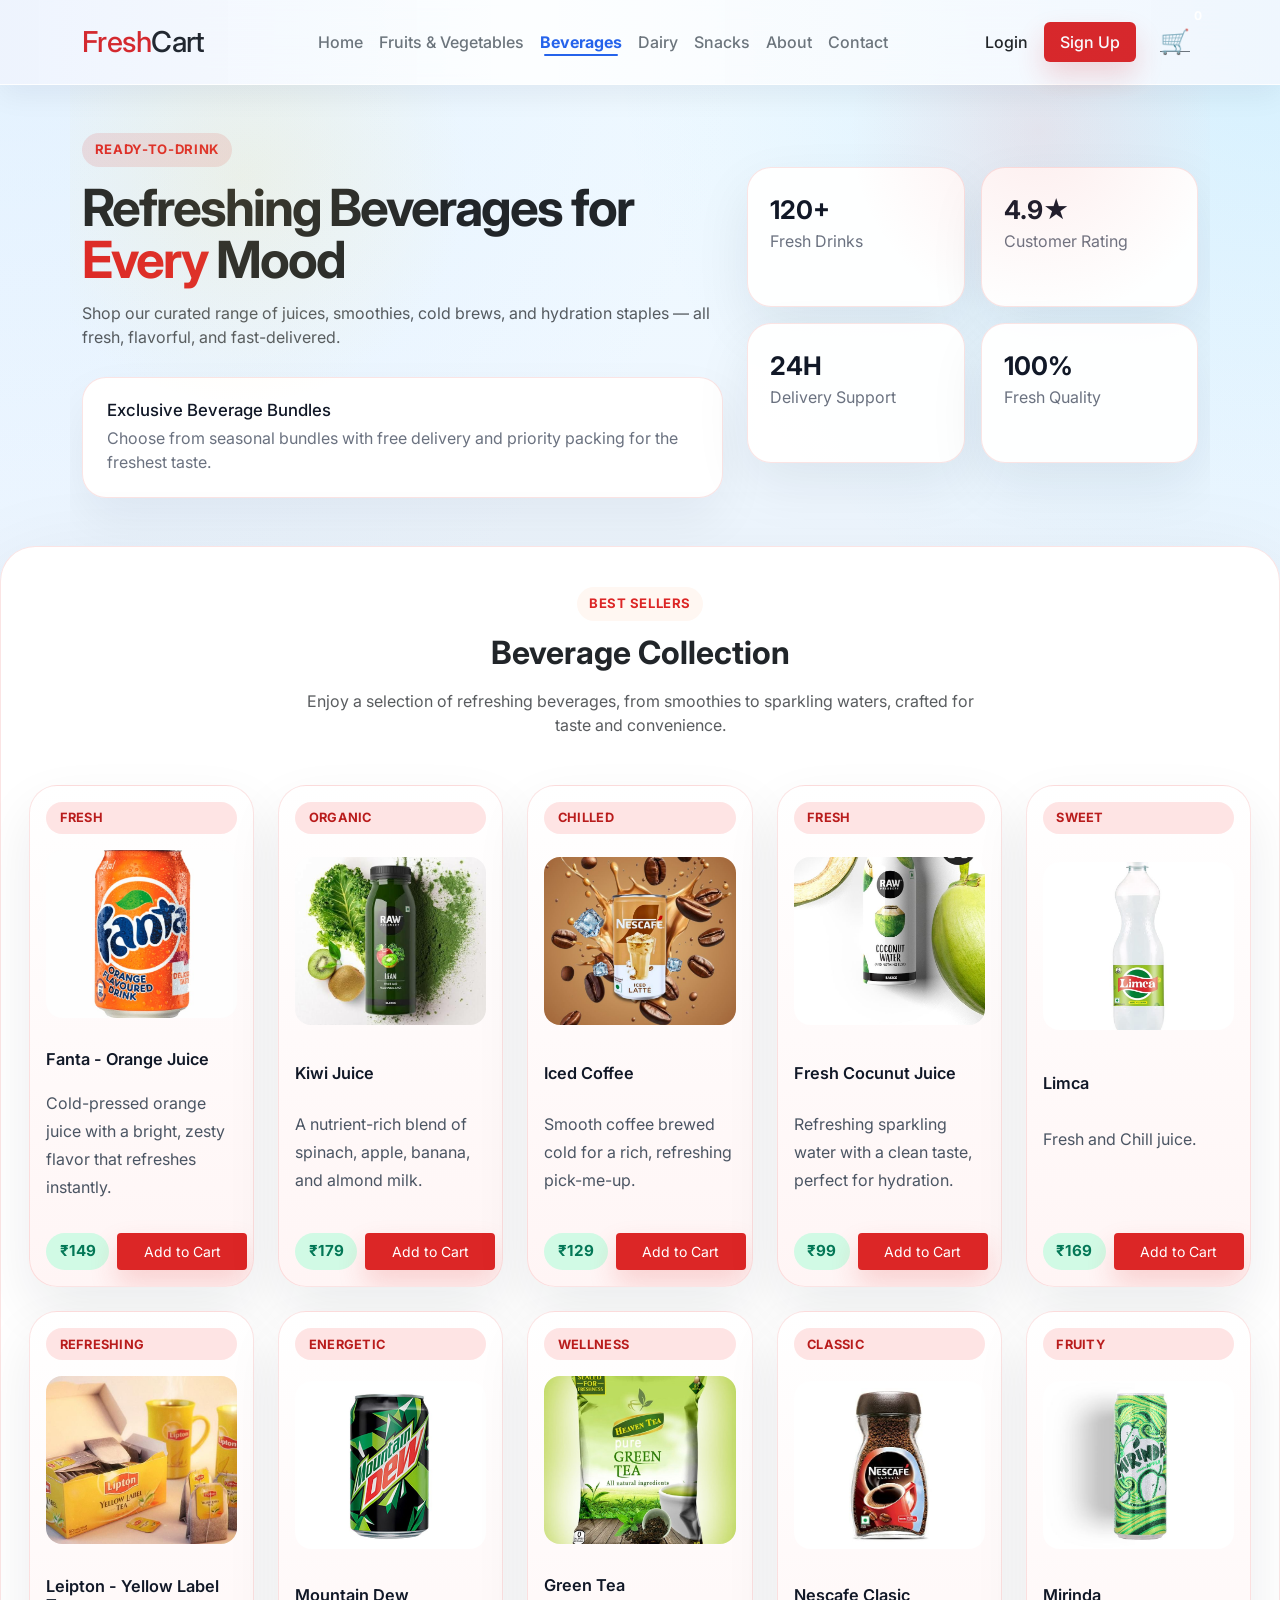
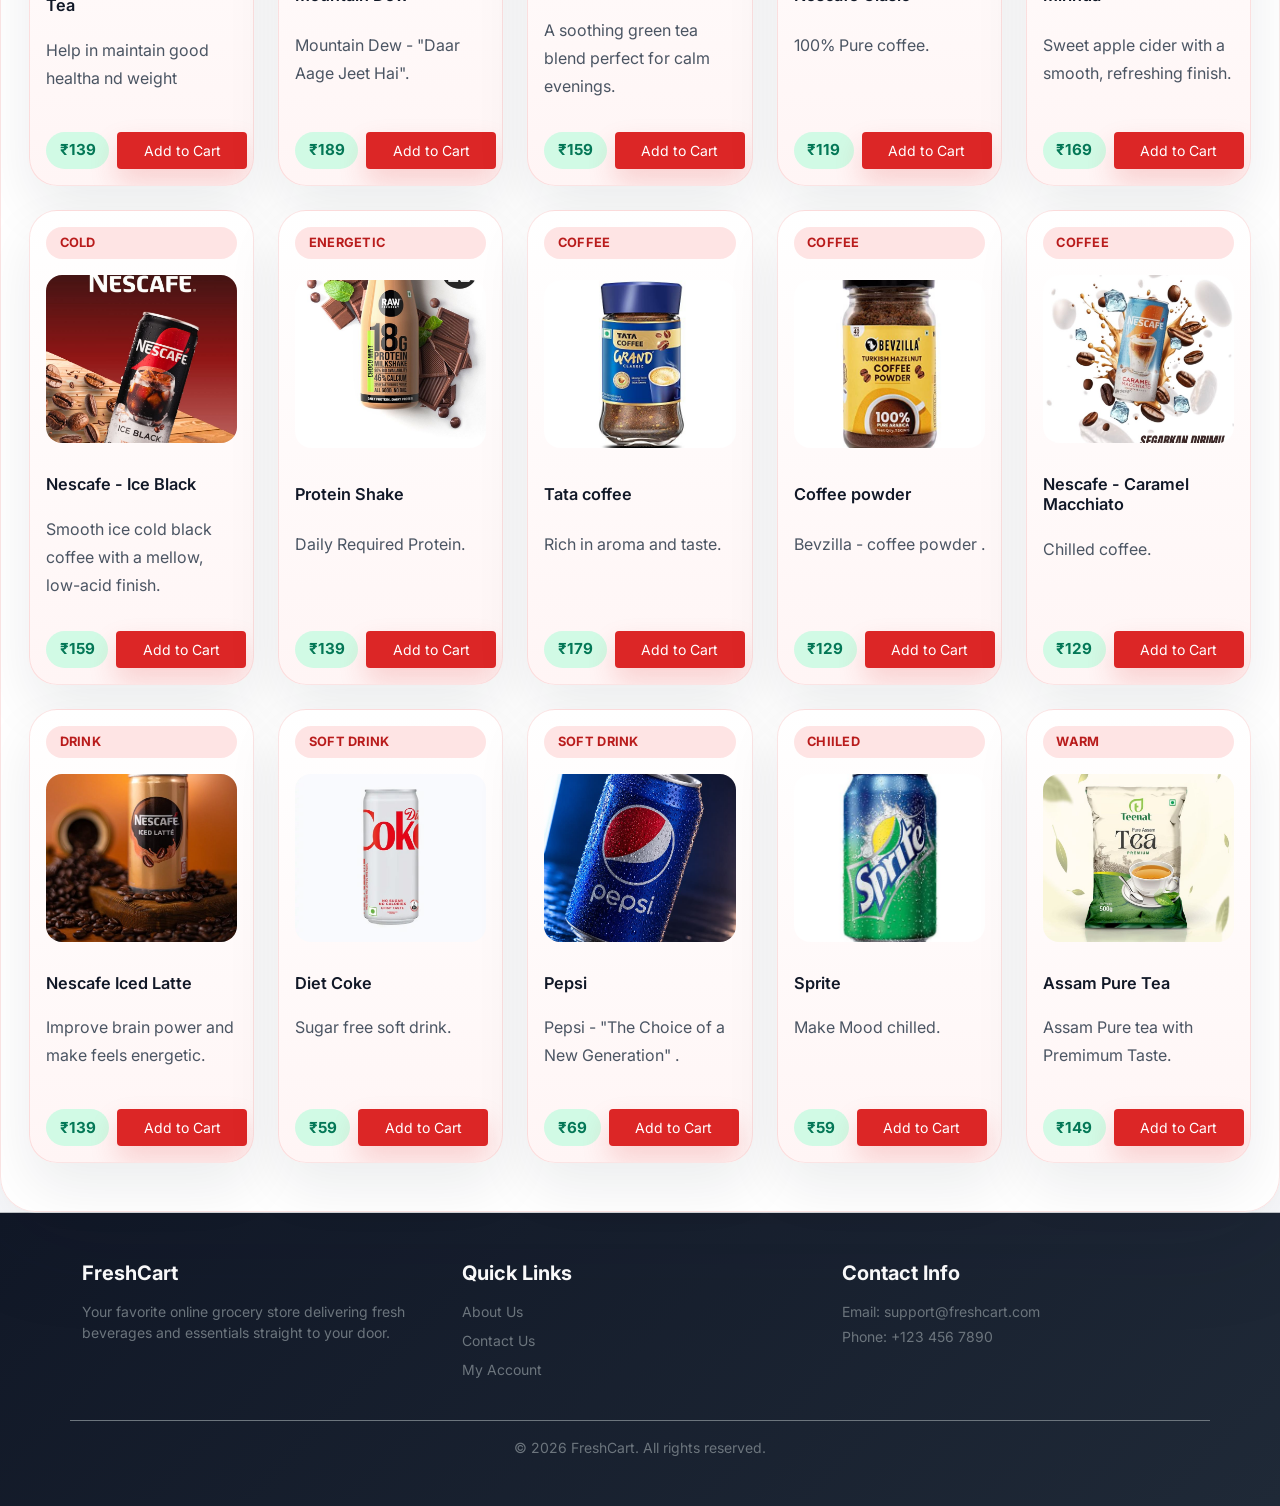
==== commit 1ff782e7: "perfect file structure" ====
--- a/Freshcart/beverages.html
+++ b/Freshcart/beverages.html
@@ -324,7 +324,7 @@
                 <div class="col">
                     <article class="product-card p-3 h-100">
                         <span class="product-tag">Energetic</span>
-                        <img src="Images/Beverages/moutaindew3.jpeg" class="img-fluid rounded-4 mb-3">
+                        <img src="Images/Beverages/moutaindew.jpeg" class="img-fluid rounded-4 mb-3">
                         <h3 class="h6 fw-semibold mb-1">Mountain Dew</h3>
                         <p class="product-desc mb-3">Mountain Dew - "Daar Aage Jeet Hai".</p>
                         <div class="d-flex align-items-center gap-2">
@@ -348,7 +348,7 @@
                 <div class="col">
                     <article class="product-card p-3 h-100">
                         <span class="product-tag">Classic</span>
-                        <img src="Images/Beverages/coffe1.jpeg" alt="Black Coffee" class="img-fluid rounded-4 mb-3">
+                        <img src="Images/Beverages/coffee1.jpeg" alt="Black Coffee" class="img-fluid rounded-4 mb-3">
                         <h3 class="h6 fw-semibold mb-1">Nescafe Clasic</h3>
                         <p class="product-desc mb-3">100% Pure coffee.</p>
                         <div class="d-flex align-items-center gap-2">
@@ -384,7 +384,7 @@
                 <div class="col">
                     <article class="product-card p-3 h-100">
                         <span class="product-tag">Energetic </span>
-                        <img src=Images/Beverages/rawpressery1.jpeg" alt="Coconut Water" class="img-fluid rounded-4 mb-3">
+                        <img src="Images/Beverages/rawpressery1.jpeg" alt="Coconut Water" class="img-fluid rounded-4 mb-3">
                         <h3 class="h6 fw-semibold mb-1">Protein Shake</h3>
                         <p class="product-desc mb-3">Daily Required Protein.</p>
                         <div class="d-flex align-items-center gap-2">
